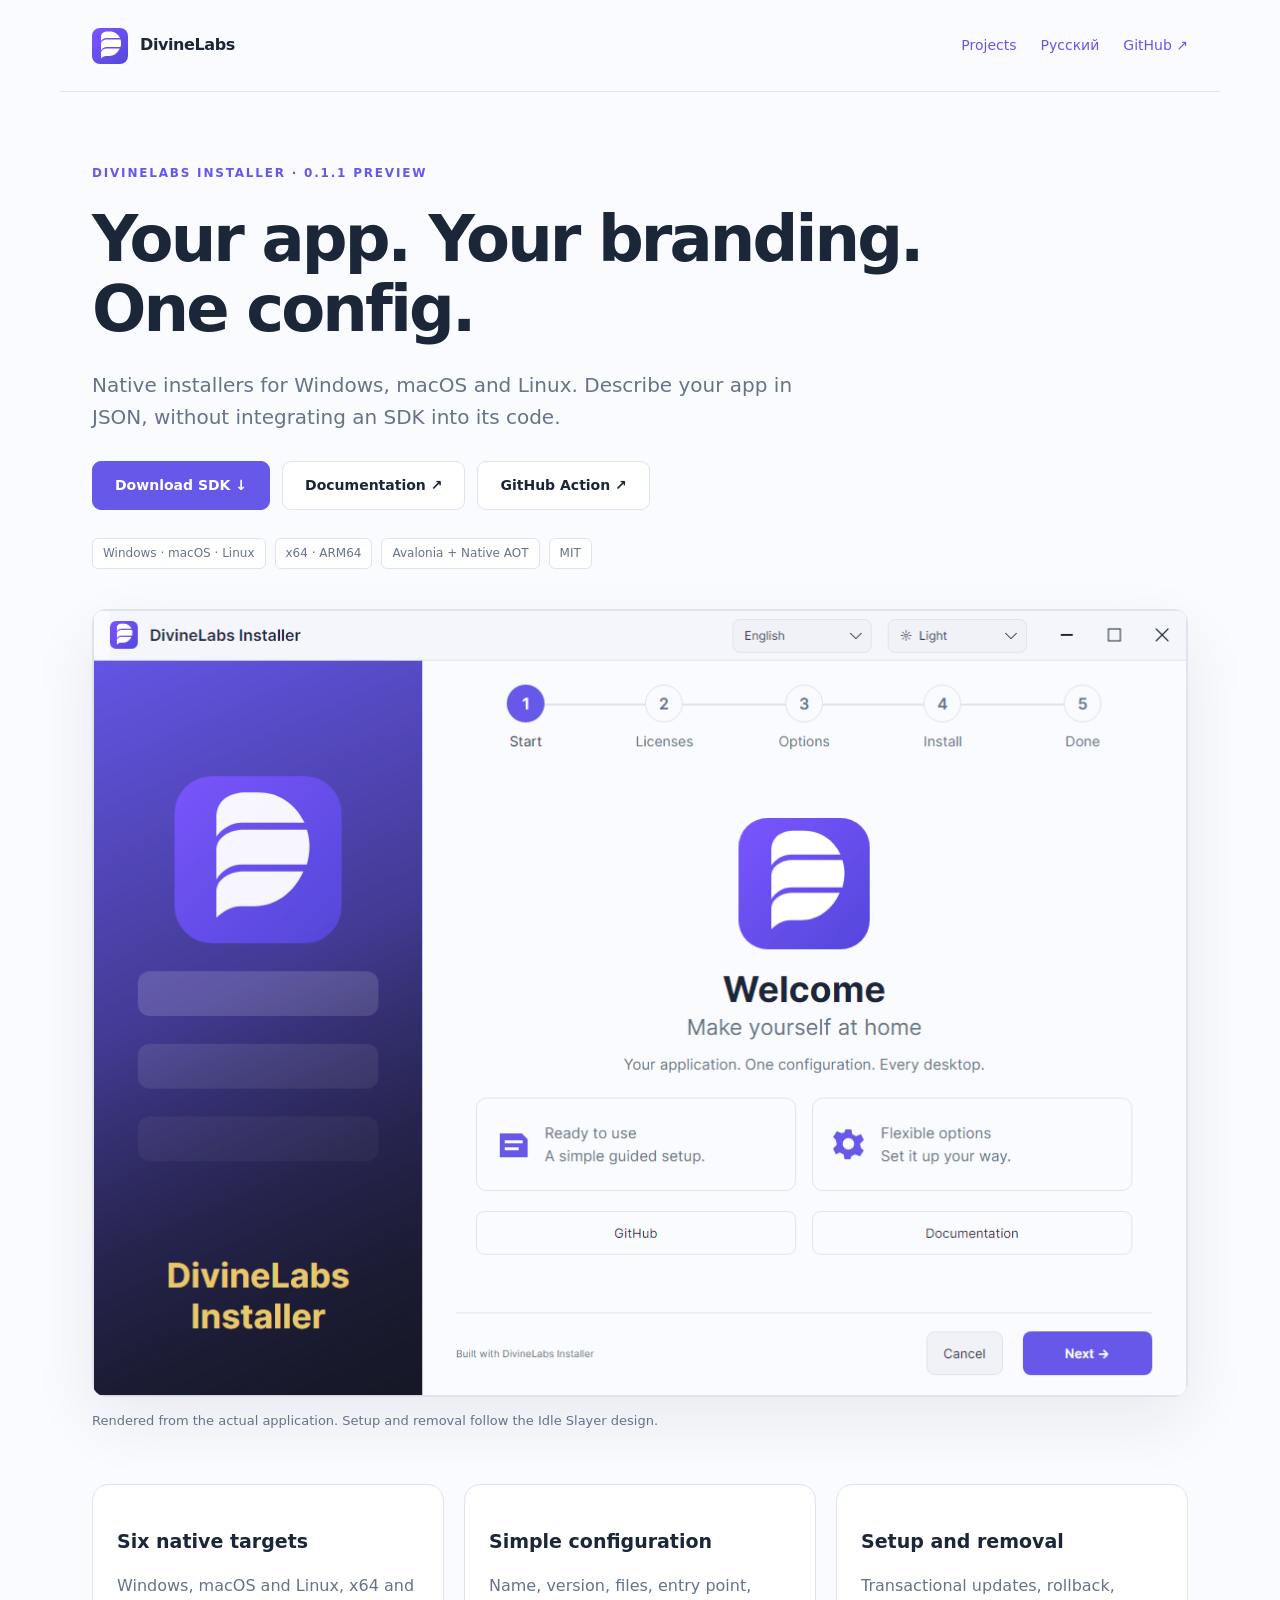
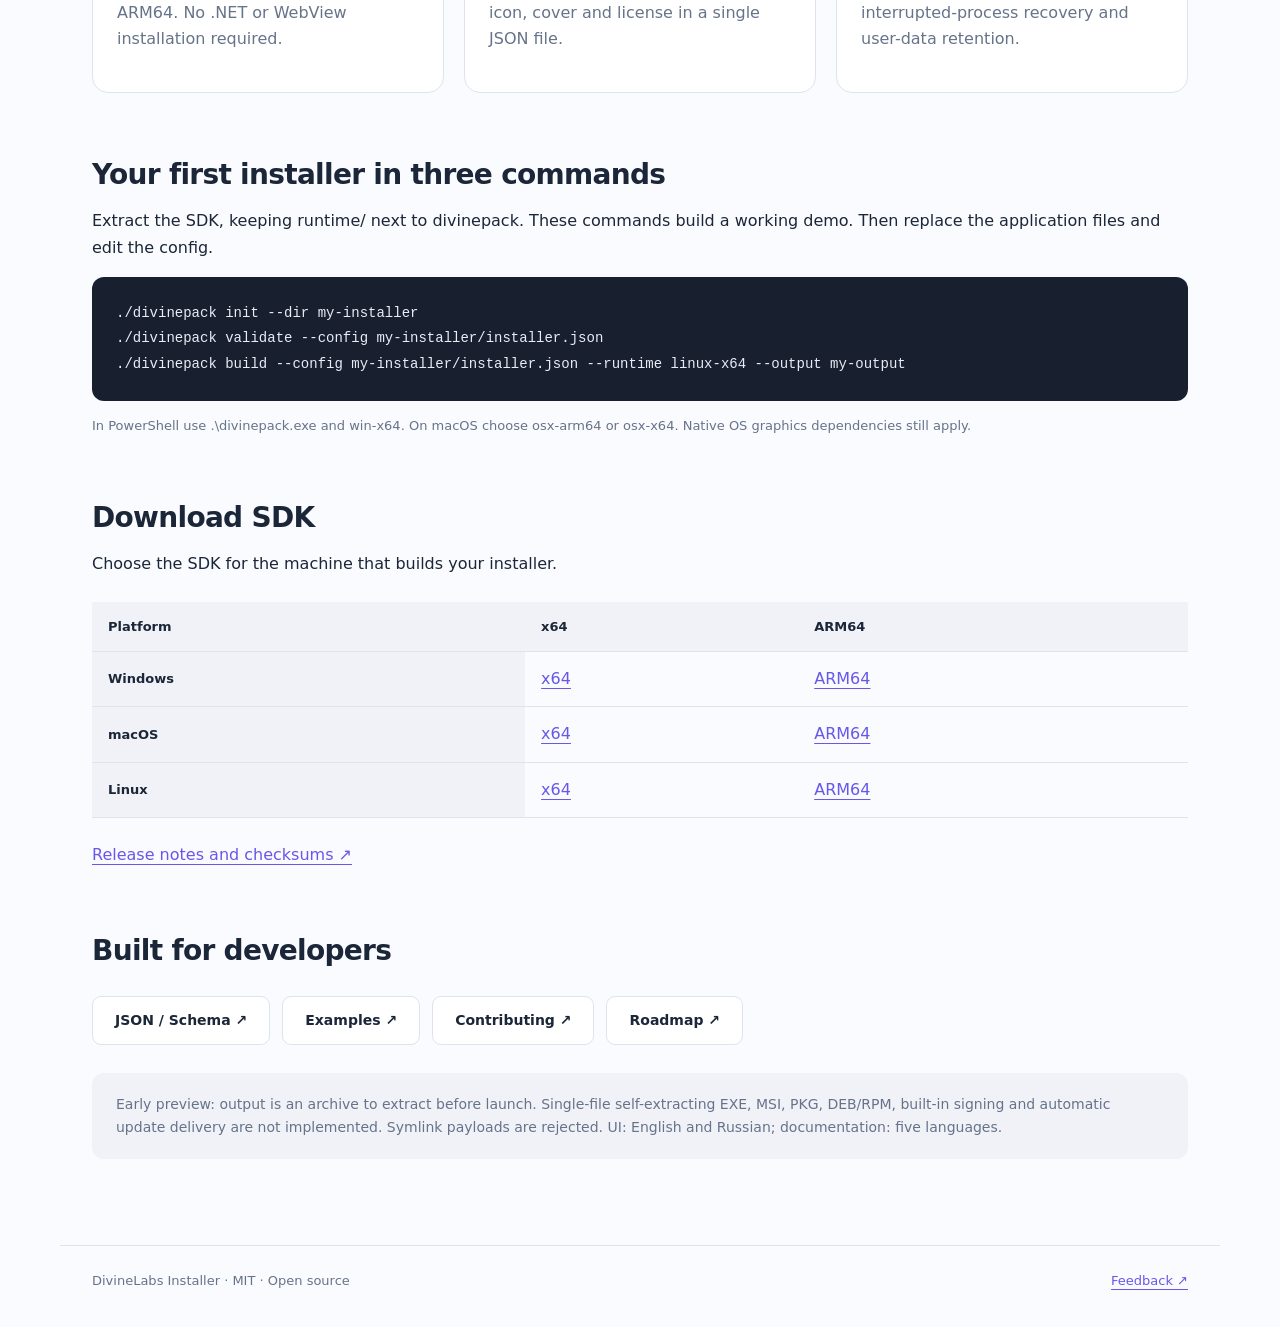
==== installer/index.html @ d0e05ebc "feat: showcase DivineLabs Installer with bilingual product pages" ====
<!doctype html>
<html lang="en"><head>
<meta charset="utf-8"><meta name="viewport" content="width=device-width, initial-scale=1">
<title>DivineLabs Installer — Your app. Your branding. One config.</title><meta name="description" content="Native installers for Windows, macOS and Linux. Describe your app in JSON, without integrating an SDK into its code.">
<link rel="canonical" href="https://thedivinelabs.github.io/installer/">
<link rel="alternate" hreflang="en" href="https://thedivinelabs.github.io/installer/">
<link rel="alternate" hreflang="ru" href="https://thedivinelabs.github.io/installer/ru/">
<meta property="og:title" content="DivineLabs Installer"><meta property="og:description" content="Native installers for Windows, macOS and Linux. Describe your app in JSON, without integrating an SDK into its code.">
<meta property="og:image" content="https://thedivinelabs.github.io/assets/installer-light.png">
<link rel="icon" href="/assets/divinelabs.svg" type="image/svg+xml"><link rel="stylesheet" href="/assets/site.css">
</head><body>
<header><a class="brand" href="/"><img src="/assets/divinelabs.svg" alt="" width="36" height="36">DivineLabs</a><nav aria-label="Navigation"><a href="/">Projects</a><a href="/installer/ru/" lang="ru">Русский</a><a href="https://github.com/TheDivineLabs/DivineLabs_Installer">GitHub ↗</a></nav></header>
<main><div class="eyebrow">DivineLabs Installer · 0.1.1 Preview</div><h1>Your app. Your branding. One config.</h1><p class="lead">Native installers for Windows, macOS and Linux. Describe your app in JSON, without integrating an SDK into its code.</p>
<div class="buttons"><a class="button primary" href="#download">Download SDK ↓</a><a class="button" href="https://github.com/TheDivineLabs/DivineLabs_Installer/blob/main/README.md">Documentation ↗</a><a class="button" href="https://github.com/TheDivineLabs/DivineLabs_Installer/blob/main/docs/github-actions.md">GitHub Action ↗</a></div>
<div class="tags"><span>Windows · macOS · Linux</span><span>x64 · ARM64</span><span>Avalonia + Native AOT</span><span>MIT</span></div>
<img class="preview" src="/assets/installer-light.png" width="1100" height="790" alt="DivineLabs Installer — actual application interface">
<p class="caption">Rendered from the actual application. Setup and removal follow the Idle Slayer design.</p>
<div class="grid3"><article class="card"><h3>Six native targets</h3><p>Windows, macOS and Linux, x64 and ARM64. No .NET or WebView installation required.</p></article><article class="card"><h3>Simple configuration</h3><p>Name, version, files, entry point, icon, cover and license in a single JSON file.</p></article><article class="card"><h3>Setup and removal</h3><p>Transactional updates, rollback, interrupted-process recovery and user-data retention.</p></article></div>
<section><h2>Your first installer in three commands</h2><p>Extract the SDK, keeping runtime/ next to divinepack. These commands build a working demo. Then replace the application files and edit the config.</p><pre><code>./divinepack init --dir my-installer
./divinepack validate --config my-installer/installer.json
./divinepack build --config my-installer/installer.json --runtime linux-x64 --output my-output</code></pre><p class="caption">In PowerShell use .\divinepack.exe and win-x64. On macOS choose osx-arm64 or osx-x64. Native OS graphics dependencies still apply.</p></section>
<section id="download"><h2>Download SDK</h2><p>Choose the SDK for the machine that builds your installer.</p><table><thead><tr><th scope="col">Platform</th><th scope="col">x64</th><th scope="col">ARM64</th></tr></thead><tbody><tr><th scope="row">Windows</th><td><a href="https://github.com/TheDivineLabs/DivineLabs_Installer/releases/download/v0.1.1/DivineLabs-Installer-win-x64.zip">x64</a></td><td><a href="https://github.com/TheDivineLabs/DivineLabs_Installer/releases/download/v0.1.1/DivineLabs-Installer-win-arm64.zip">ARM64</a></td></tr><tr><th scope="row">macOS</th><td><a href="https://github.com/TheDivineLabs/DivineLabs_Installer/releases/download/v0.1.1/DivineLabs-Installer-osx-x64.tar.gz">x64</a></td><td><a href="https://github.com/TheDivineLabs/DivineLabs_Installer/releases/download/v0.1.1/DivineLabs-Installer-osx-arm64.tar.gz">ARM64</a></td></tr><tr><th scope="row">Linux</th><td><a href="https://github.com/TheDivineLabs/DivineLabs_Installer/releases/download/v0.1.1/DivineLabs-Installer-linux-x64.tar.gz">x64</a></td><td><a href="https://github.com/TheDivineLabs/DivineLabs_Installer/releases/download/v0.1.1/DivineLabs-Installer-linux-arm64.tar.gz">ARM64</a></td></tr></tbody></table><p><a href="https://github.com/TheDivineLabs/DivineLabs_Installer/releases/tag/v0.1.1">Release notes and checksums ↗</a></p></section>
<section><h2>Built for developers</h2><div class="buttons"><a class="button" href="https://github.com/TheDivineLabs/DivineLabs_Installer/blob/main/docs/configuration.md">JSON / Schema ↗</a><a class="button" href="https://github.com/TheDivineLabs/DivineLabs_Installer/tree/main/examples">Examples ↗</a><a class="button" href="https://github.com/TheDivineLabs/DivineLabs_Installer/blob/main/CONTRIBUTING.md">Contributing ↗</a><a class="button" href="https://github.com/TheDivineLabs/DivineLabs_Installer/blob/main/docs/ROADMAP.md">Roadmap ↗</a></div><p class="note">Early preview: output is an archive to extract before launch. Single-file self-extracting EXE, MSI, PKG, DEB/RPM, built-in signing and automatic update delivery are not implemented. Symlink payloads are rejected. UI: English and Russian; documentation: five languages.</p></section>
</main><footer><span>DivineLabs Installer · MIT · Open source</span><a href="https://github.com/TheDivineLabs/DivineLabs_Installer/issues/new/choose">Feedback ↗</a></footer>
</body></html>
---- assets/site.css ----
:root{color-scheme:light;--ink:#1b2638;--muted:#667389;--accent:#6658e8;--line:#dee3ed;--paper:#fafbfe;--surface:#f0f2f8}*{box-sizing:border-box}body{margin:0;background:var(--paper);color:var(--ink);font:16px/1.65 system-ui,-apple-system,BlinkMacSystemFont,"Segoe UI",sans-serif}a{color:var(--accent);text-underline-offset:4px}a:hover{color:#4432bf}a:focus-visible{outline:3px solid var(--accent);outline-offset:5px}header,main,footer{max-width:1160px;margin:auto;padding:0 32px}header{display:flex;align-items:center;justify-content:space-between;gap:24px;min-height:92px;border-bottom:1px solid var(--line)}.brand{display:flex;align-items:center;gap:12px;text-decoration:none;color:var(--ink);font-weight:750;letter-spacing:-.4px}.brand img{width:36px;height:36px}nav{display:flex;gap:24px;flex-wrap:wrap;font-size:14px}nav a{text-decoration:none}main{padding-top:72px;padding-bottom:72px}.eyebrow{font-size:12px;letter-spacing:.15em;font-weight:750;color:var(--accent);text-transform:uppercase}h1{font-size:clamp(36px,5.2vw,64px);line-height:1.1;letter-spacing:-.045em;margin:20px 0 24px;max-width:880px}h2{font-size:28px;line-height:1.25;letter-spacing:-.025em;margin:0 0 16px}h3{font-size:19px;line-height:1.4}.lead{font-size:20px;line-height:1.6;color:var(--muted);max-width:750px}.buttons{display:flex;gap:12px;flex-wrap:wrap;margin:28px 0}.button{padding:12px 22px;border-radius:9px;border:1px solid var(--line);text-decoration:none;font-weight:650;font-size:14px;color:var(--ink);background:white}.button.primary{background:var(--accent);color:#fff;border-color:var(--accent)}.button:hover{box-shadow:0 3px 12px #1b263812}.tags{display:flex;gap:9px;flex-wrap:wrap;margin:20px 0 30px}.tags span{font-size:12px;padding:5px 10px;border:1px solid var(--line);border-radius:6px;background:white;color:var(--muted)}.cards{display:grid;grid-template-columns:repeat(2,minmax(0,1fr));gap:22px;margin:48px 0}.card{padding:30px;background:white;border:1px solid var(--line);border-radius:16px}.card p{color:var(--muted)}.card h2{margin-top:18px}.card.featured{background:#f4f2ff;border-color:#d8d2ff}.mark{width:48px;height:48px}.card .links{display:flex;gap:18px;flex-wrap:wrap;font-size:14px}.preview{display:block;width:100%;height:auto;border:1px solid var(--line);border-radius:13px;box-shadow:0 24px 64px #18204013;margin:40px 0 12px}.caption{font-size:13px;color:var(--muted);margin-bottom:52px}.grid3{display:grid;grid-template-columns:repeat(3,minmax(0,1fr));gap:20px;margin:40px 0}.grid3 .card{padding:24px}section{margin-top:64px}pre{background:#182030;color:#e8ecf7;overflow:auto;padding:24px;border-radius:12px;font:14px/1.8 ui-monospace,Consolas,monospace;max-width:100%}code{font-family:ui-monospace,Consolas,monospace}table{width:100%;border-collapse:collapse;margin:24px 0}td,th{text-align:left;padding:14px 16px;border-bottom:1px solid var(--line)}th{background:var(--surface);font-size:13px}.note{padding:20px 24px;background:var(--surface);border-radius:12px;color:var(--muted);font-size:14px}footer{border-top:1px solid var(--line);padding-top:24px;padding-bottom:36px;display:flex;justify-content:space-between;gap:20px;font-size:13px;color:var(--muted)}@media(max-width:700px){header,main,footer{padding-left:20px;padding-right:20px}header{min-height:82px;align-items:flex-start;padding-top:20px;padding-bottom:20px;gap:16px}nav{gap:12px}main{padding-top:44px}.cards,.grid3{grid-template-columns:1fr}.lead{font-size:18px}.card{padding:24px}footer{flex-direction:column}td,th{padding:12px 8px;font-size:13px}.preview{border-radius:8px}}
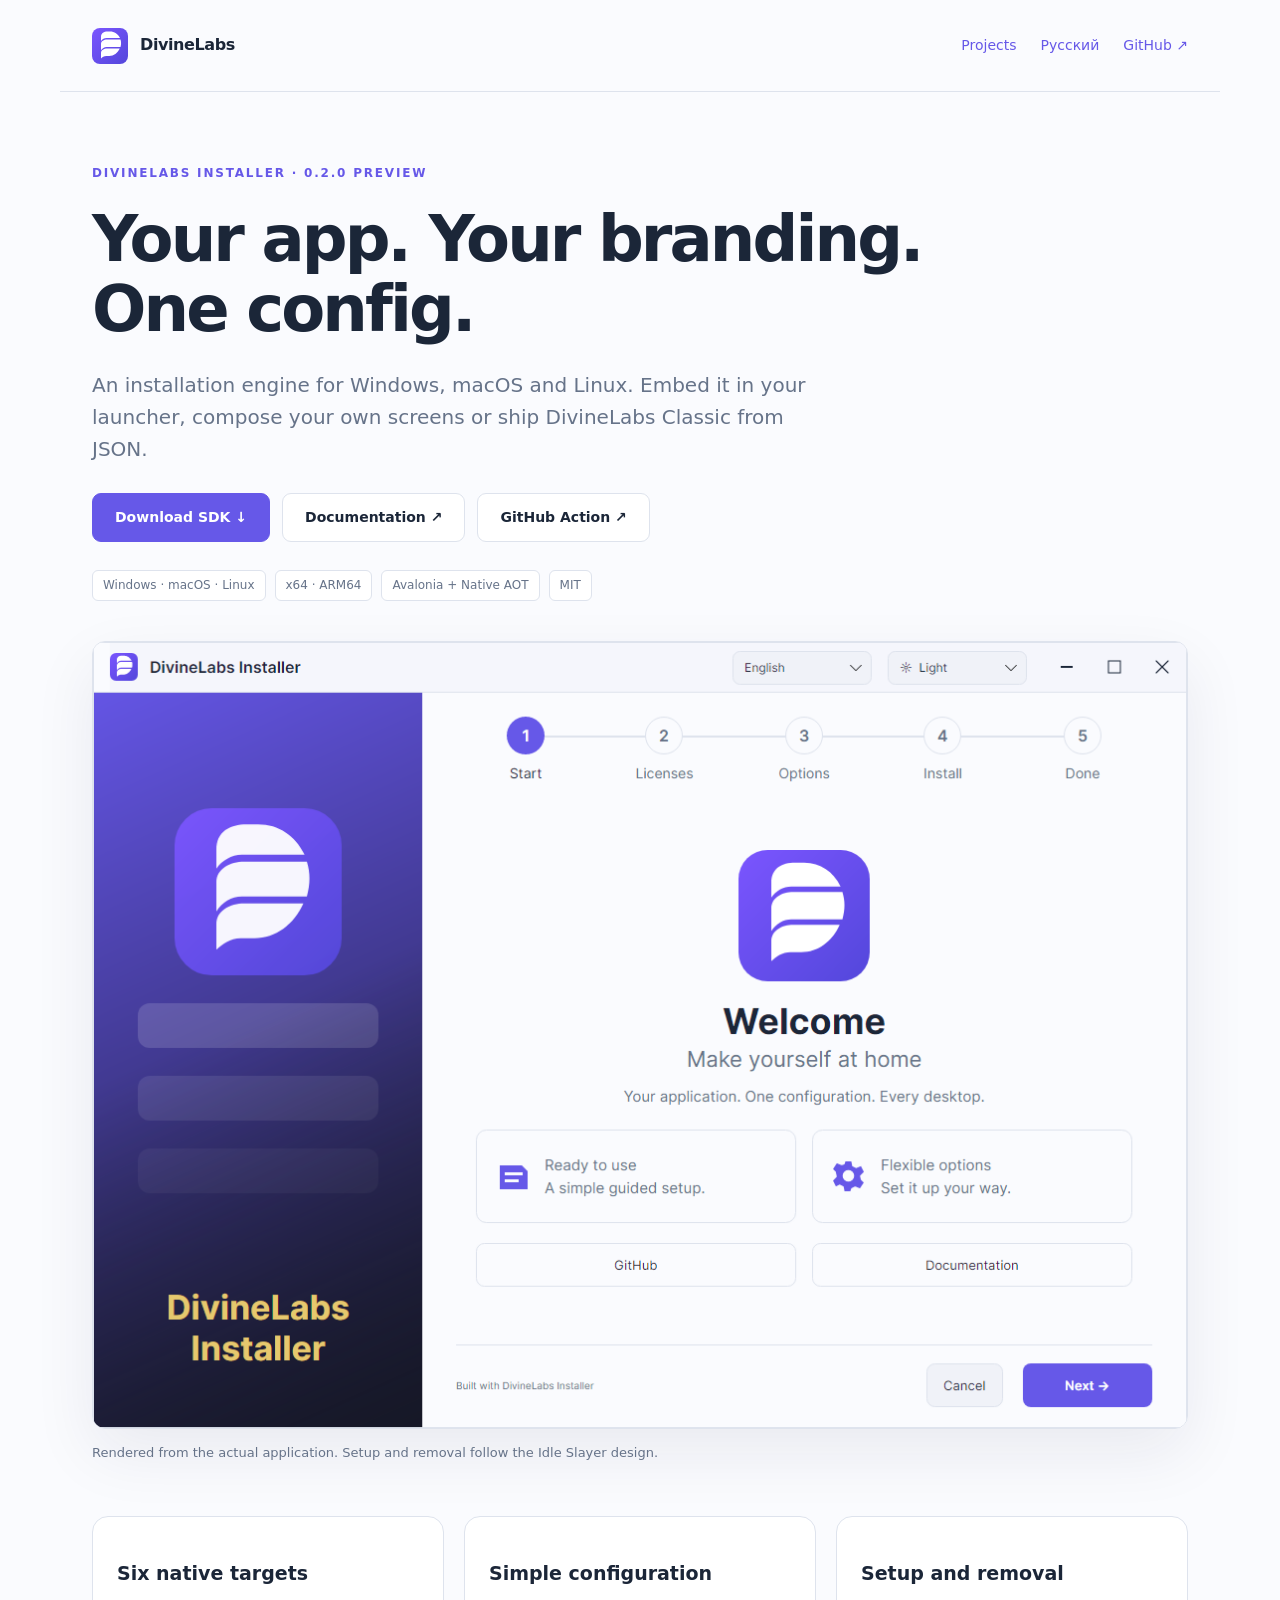
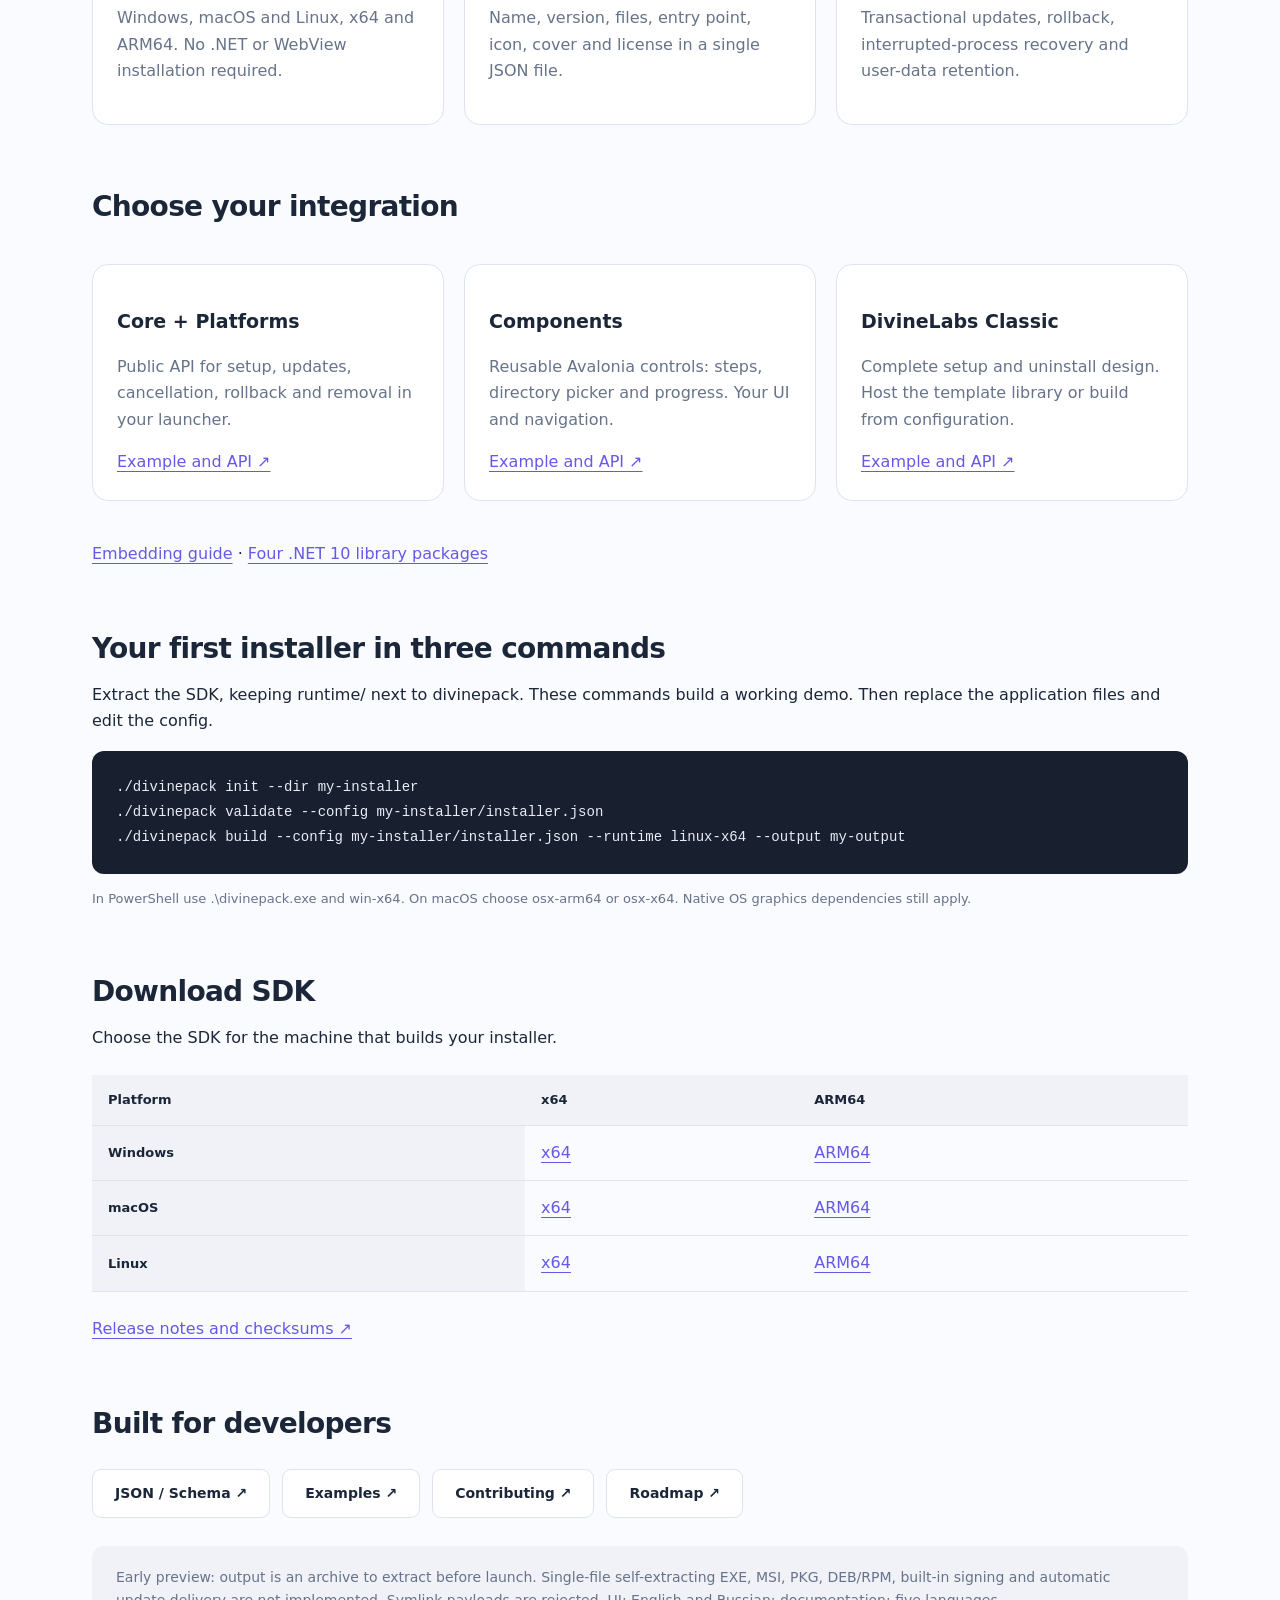
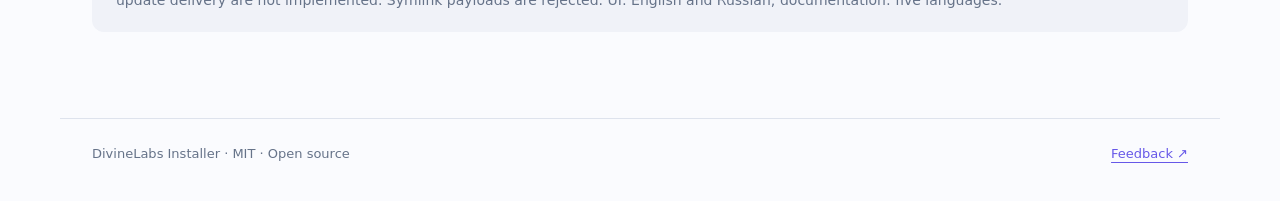
==== commit ebca4e0c: "docs: introduce engine components and Classic integration options" ====
--- a/installer/index.html
+++ b/installer/index.html
@@ -1,25 +1,26 @@
 <!doctype html>
 <html lang="en"><head>
 <meta charset="utf-8"><meta name="viewport" content="width=device-width, initial-scale=1">
-<title>DivineLabs Installer — Your app. Your branding. One config.</title><meta name="description" content="Native installers for Windows, macOS and Linux. Describe your app in JSON, without integrating an SDK into its code.">
+<title>DivineLabs Installer — Your app. Your branding. One config.</title><meta name="description" content="An installation engine for Windows, macOS and Linux. Embed it in your launcher, compose your own screens or ship DivineLabs Classic from JSON.">
 <link rel="canonical" href="https://thedivinelabs.github.io/installer/">
 <link rel="alternate" hreflang="en" href="https://thedivinelabs.github.io/installer/">
 <link rel="alternate" hreflang="ru" href="https://thedivinelabs.github.io/installer/ru/">
-<meta property="og:title" content="DivineLabs Installer"><meta property="og:description" content="Native installers for Windows, macOS and Linux. Describe your app in JSON, without integrating an SDK into its code.">
+<meta property="og:title" content="DivineLabs Installer"><meta property="og:description" content="An installation engine for Windows, macOS and Linux. Embed it in your launcher, compose your own screens or ship DivineLabs Classic from JSON.">
 <meta property="og:image" content="https://thedivinelabs.github.io/assets/installer-light.png">
 <link rel="icon" href="/assets/divinelabs.svg" type="image/svg+xml"><link rel="stylesheet" href="/assets/site.css">
 </head><body>
 <header><a class="brand" href="/"><img src="/assets/divinelabs.svg" alt="" width="36" height="36">DivineLabs</a><nav aria-label="Navigation"><a href="/">Projects</a><a href="/installer/ru/" lang="ru">Русский</a><a href="https://github.com/TheDivineLabs/DivineLabs_Installer">GitHub ↗</a></nav></header>
-<main><div class="eyebrow">DivineLabs Installer · 0.1.1 Preview</div><h1>Your app. Your branding. One config.</h1><p class="lead">Native installers for Windows, macOS and Linux. Describe your app in JSON, without integrating an SDK into its code.</p>
+<main><div class="eyebrow">DivineLabs Installer · 0.2.0 Preview</div><h1>Your app. Your branding. One config.</h1><p class="lead">An installation engine for Windows, macOS and Linux. Embed it in your launcher, compose your own screens or ship DivineLabs Classic from JSON.</p>
 <div class="buttons"><a class="button primary" href="#download">Download SDK ↓</a><a class="button" href="https://github.com/TheDivineLabs/DivineLabs_Installer/blob/main/README.md">Documentation ↗</a><a class="button" href="https://github.com/TheDivineLabs/DivineLabs_Installer/blob/main/docs/github-actions.md">GitHub Action ↗</a></div>
 <div class="tags"><span>Windows · macOS · Linux</span><span>x64 · ARM64</span><span>Avalonia + Native AOT</span><span>MIT</span></div>
 <img class="preview" src="/assets/installer-light.png" width="1100" height="790" alt="DivineLabs Installer — actual application interface">
 <p class="caption">Rendered from the actual application. Setup and removal follow the Idle Slayer design.</p>
 <div class="grid3"><article class="card"><h3>Six native targets</h3><p>Windows, macOS and Linux, x64 and ARM64. No .NET or WebView installation required.</p></article><article class="card"><h3>Simple configuration</h3><p>Name, version, files, entry point, icon, cover and license in a single JSON file.</p></article><article class="card"><h3>Setup and removal</h3><p>Transactional updates, rollback, interrupted-process recovery and user-data retention.</p></article></div>
+<section><h2>Choose your integration</h2><div class="grid3"><article class="card"><h3>Core + Platforms</h3><p>Public API for setup, updates, cancellation, rollback and removal in your launcher.</p><a href="https://github.com/TheDivineLabs/DivineLabs_Installer/blob/main/docs/api.md">Example and API ↗</a></article><article class="card"><h3>Components</h3><p>Reusable Avalonia controls: steps, directory picker and progress. Your UI and navigation.</p><a href="https://github.com/TheDivineLabs/DivineLabs_Installer/tree/main/examples/embedded-launcher/">Example and API ↗</a></article><article class="card"><h3>DivineLabs Classic</h3><p>Complete setup and uninstall design. Host the template library or build from configuration.</p><a href="https://github.com/TheDivineLabs/DivineLabs_Installer/tree/main/examples/classic-host/">Example and API ↗</a></article></div><p><a href="https://github.com/TheDivineLabs/DivineLabs_Installer/blob/main/docs/embedding.md">Embedding guide</a> · <a href="https://github.com/TheDivineLabs/DivineLabs_Installer/releases/tag/v0.2.0">Four .NET 10 library packages</a></p></section>
 <section><h2>Your first installer in three commands</h2><p>Extract the SDK, keeping runtime/ next to divinepack. These commands build a working demo. Then replace the application files and edit the config.</p><pre><code>./divinepack init --dir my-installer
 ./divinepack validate --config my-installer/installer.json
 ./divinepack build --config my-installer/installer.json --runtime linux-x64 --output my-output</code></pre><p class="caption">In PowerShell use .\divinepack.exe and win-x64. On macOS choose osx-arm64 or osx-x64. Native OS graphics dependencies still apply.</p></section>
-<section id="download"><h2>Download SDK</h2><p>Choose the SDK for the machine that builds your installer.</p><table><thead><tr><th scope="col">Platform</th><th scope="col">x64</th><th scope="col">ARM64</th></tr></thead><tbody><tr><th scope="row">Windows</th><td><a href="https://github.com/TheDivineLabs/DivineLabs_Installer/releases/download/v0.1.1/DivineLabs-Installer-win-x64.zip">x64</a></td><td><a href="https://github.com/TheDivineLabs/DivineLabs_Installer/releases/download/v0.1.1/DivineLabs-Installer-win-arm64.zip">ARM64</a></td></tr><tr><th scope="row">macOS</th><td><a href="https://github.com/TheDivineLabs/DivineLabs_Installer/releases/download/v0.1.1/DivineLabs-Installer-osx-x64.tar.gz">x64</a></td><td><a href="https://github.com/TheDivineLabs/DivineLabs_Installer/releases/download/v0.1.1/DivineLabs-Installer-osx-arm64.tar.gz">ARM64</a></td></tr><tr><th scope="row">Linux</th><td><a href="https://github.com/TheDivineLabs/DivineLabs_Installer/releases/download/v0.1.1/DivineLabs-Installer-linux-x64.tar.gz">x64</a></td><td><a href="https://github.com/TheDivineLabs/DivineLabs_Installer/releases/download/v0.1.1/DivineLabs-Installer-linux-arm64.tar.gz">ARM64</a></td></tr></tbody></table><p><a href="https://github.com/TheDivineLabs/DivineLabs_Installer/releases/tag/v0.1.1">Release notes and checksums ↗</a></p></section>
+<section id="download"><h2>Download SDK</h2><p>Choose the SDK for the machine that builds your installer.</p><table><thead><tr><th scope="col">Platform</th><th scope="col">x64</th><th scope="col">ARM64</th></tr></thead><tbody><tr><th scope="row">Windows</th><td><a href="https://github.com/TheDivineLabs/DivineLabs_Installer/releases/download/v0.2.0/DivineLabs-Installer-win-x64.zip">x64</a></td><td><a href="https://github.com/TheDivineLabs/DivineLabs_Installer/releases/download/v0.2.0/DivineLabs-Installer-win-arm64.zip">ARM64</a></td></tr><tr><th scope="row">macOS</th><td><a href="https://github.com/TheDivineLabs/DivineLabs_Installer/releases/download/v0.2.0/DivineLabs-Installer-osx-x64.tar.gz">x64</a></td><td><a href="https://github.com/TheDivineLabs/DivineLabs_Installer/releases/download/v0.2.0/DivineLabs-Installer-osx-arm64.tar.gz">ARM64</a></td></tr><tr><th scope="row">Linux</th><td><a href="https://github.com/TheDivineLabs/DivineLabs_Installer/releases/download/v0.2.0/DivineLabs-Installer-linux-x64.tar.gz">x64</a></td><td><a href="https://github.com/TheDivineLabs/DivineLabs_Installer/releases/download/v0.2.0/DivineLabs-Installer-linux-arm64.tar.gz">ARM64</a></td></tr></tbody></table><p><a href="https://github.com/TheDivineLabs/DivineLabs_Installer/releases/tag/v0.2.0">Release notes and checksums ↗</a></p></section>
 <section><h2>Built for developers</h2><div class="buttons"><a class="button" href="https://github.com/TheDivineLabs/DivineLabs_Installer/blob/main/docs/configuration.md">JSON / Schema ↗</a><a class="button" href="https://github.com/TheDivineLabs/DivineLabs_Installer/tree/main/examples">Examples ↗</a><a class="button" href="https://github.com/TheDivineLabs/DivineLabs_Installer/blob/main/CONTRIBUTING.md">Contributing ↗</a><a class="button" href="https://github.com/TheDivineLabs/DivineLabs_Installer/blob/main/docs/ROADMAP.md">Roadmap ↗</a></div><p class="note">Early preview: output is an archive to extract before launch. Single-file self-extracting EXE, MSI, PKG, DEB/RPM, built-in signing and automatic update delivery are not implemented. Symlink payloads are rejected. UI: English and Russian; documentation: five languages.</p></section>
 </main><footer><span>DivineLabs Installer · MIT · Open source</span><a href="https://github.com/TheDivineLabs/DivineLabs_Installer/issues/new/choose">Feedback ↗</a></footer>
 </body></html>
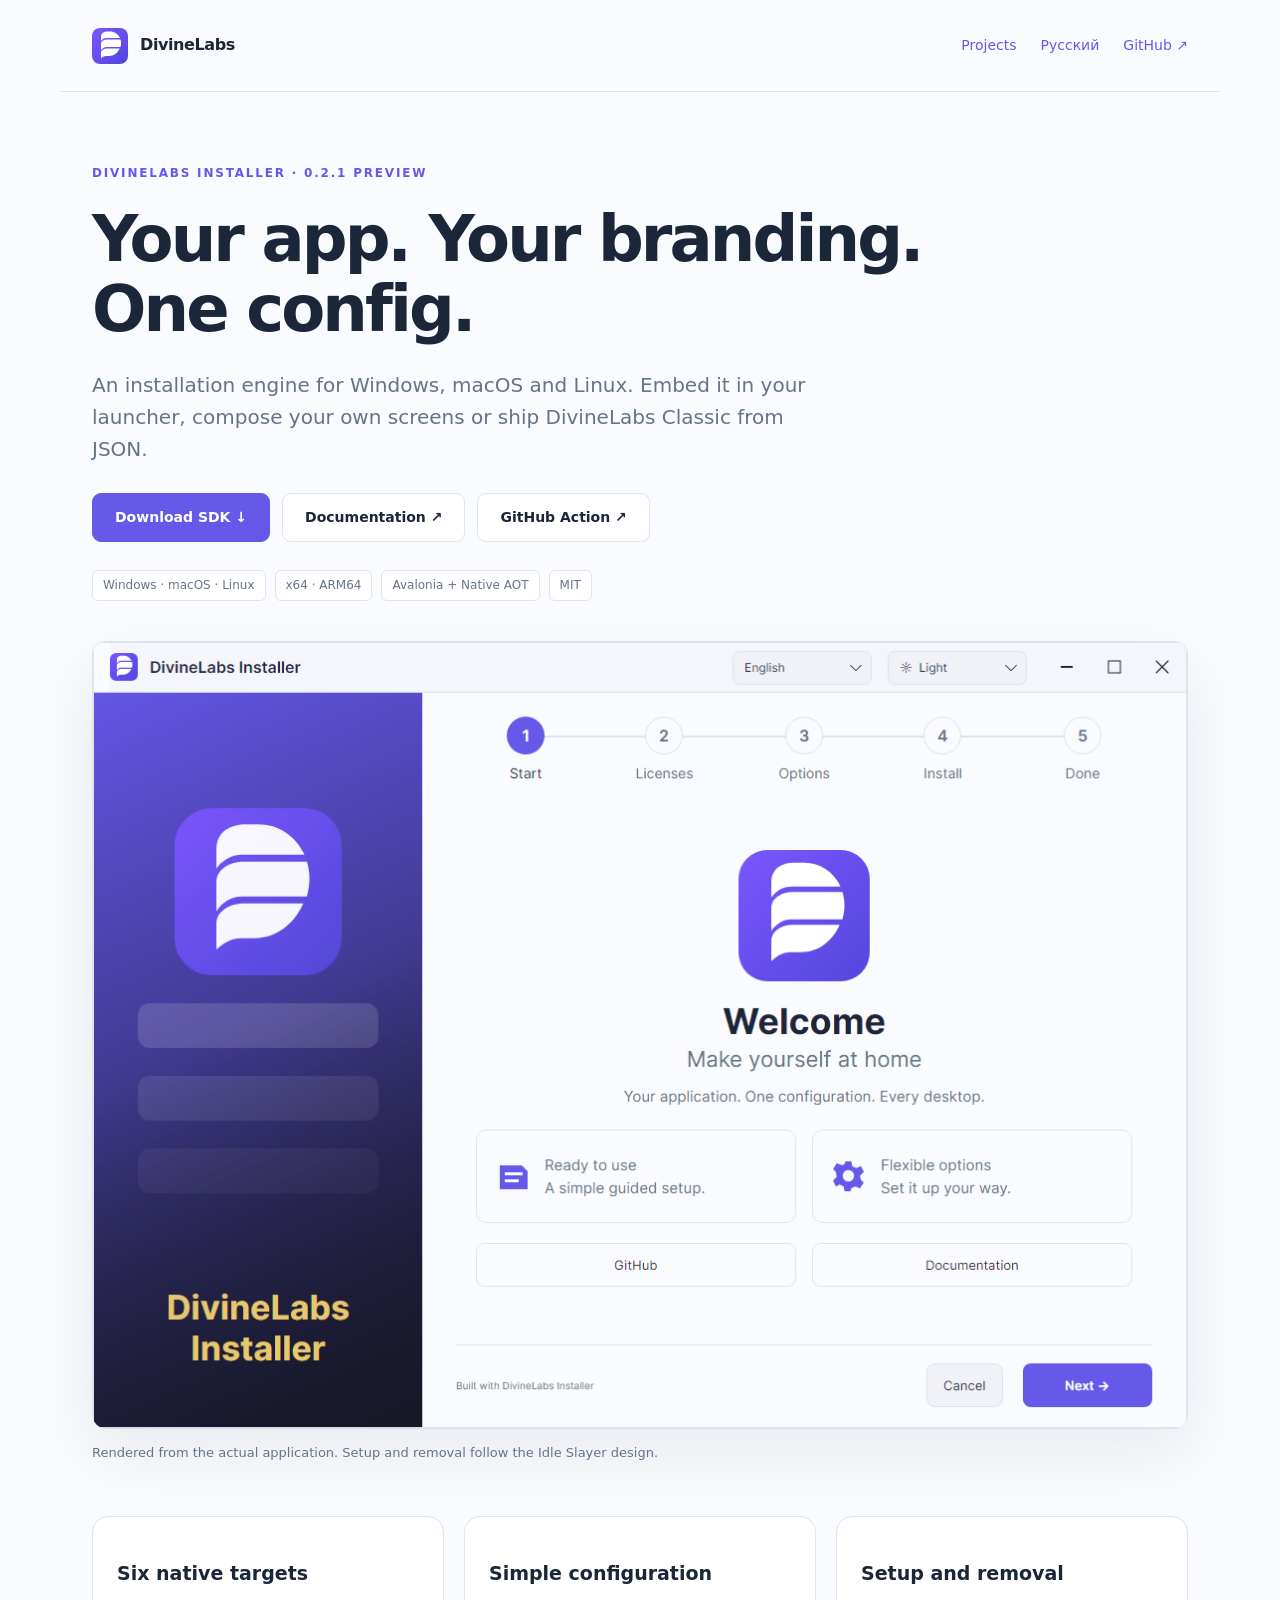
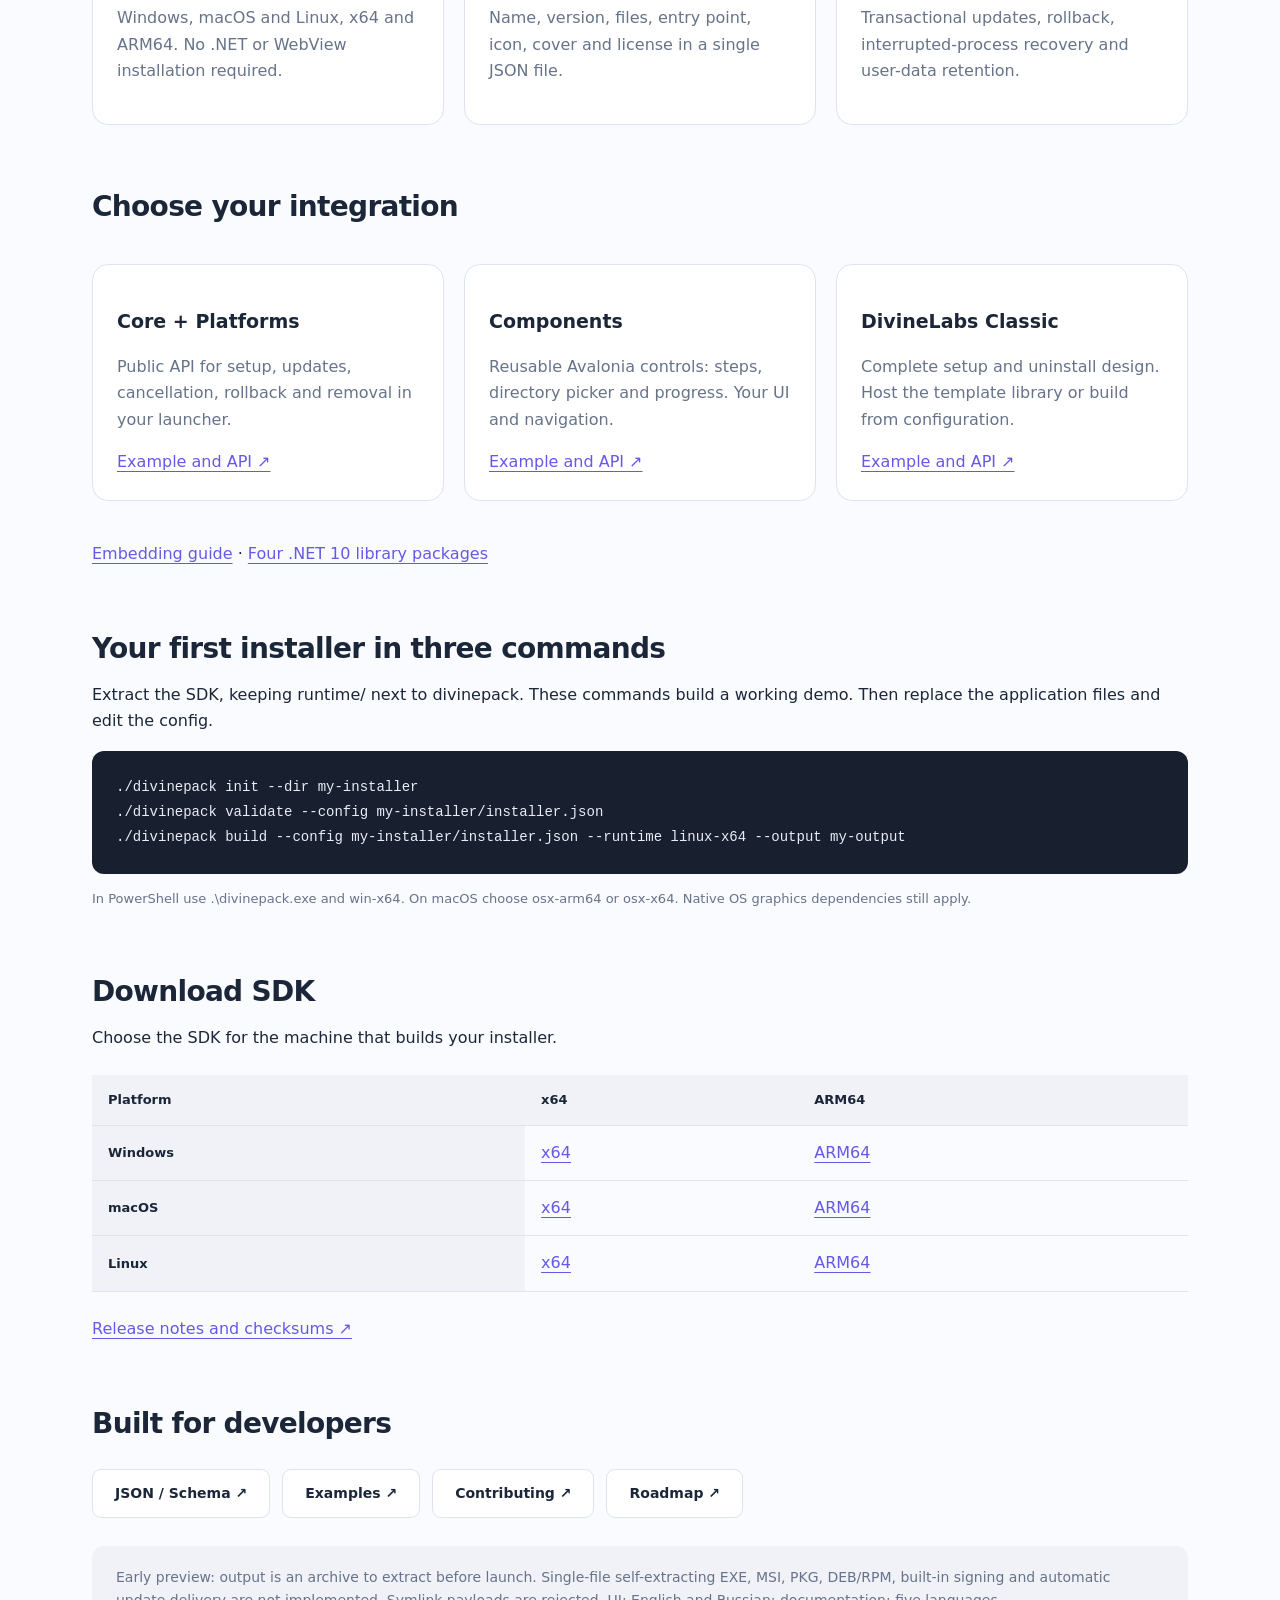
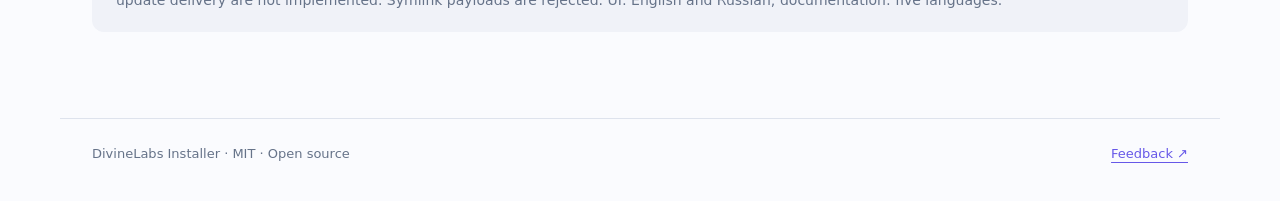
==== commit 7450467a: "docs: point Installer downloads to the config-defaults patch release" ====
--- a/installer/index.html
+++ b/installer/index.html
@@ -10,17 +10,17 @@
 <link rel="icon" href="/assets/divinelabs.svg" type="image/svg+xml"><link rel="stylesheet" href="/assets/site.css">
 </head><body>
 <header><a class="brand" href="/"><img src="/assets/divinelabs.svg" alt="" width="36" height="36">DivineLabs</a><nav aria-label="Navigation"><a href="/">Projects</a><a href="/installer/ru/" lang="ru">Русский</a><a href="https://github.com/TheDivineLabs/DivineLabs_Installer">GitHub ↗</a></nav></header>
-<main><div class="eyebrow">DivineLabs Installer · 0.2.0 Preview</div><h1>Your app. Your branding. One config.</h1><p class="lead">An installation engine for Windows, macOS and Linux. Embed it in your launcher, compose your own screens or ship DivineLabs Classic from JSON.</p>
+<main><div class="eyebrow">DivineLabs Installer · 0.2.1 Preview</div><h1>Your app. Your branding. One config.</h1><p class="lead">An installation engine for Windows, macOS and Linux. Embed it in your launcher, compose your own screens or ship DivineLabs Classic from JSON.</p>
 <div class="buttons"><a class="button primary" href="#download">Download SDK ↓</a><a class="button" href="https://github.com/TheDivineLabs/DivineLabs_Installer/blob/main/README.md">Documentation ↗</a><a class="button" href="https://github.com/TheDivineLabs/DivineLabs_Installer/blob/main/docs/github-actions.md">GitHub Action ↗</a></div>
 <div class="tags"><span>Windows · macOS · Linux</span><span>x64 · ARM64</span><span>Avalonia + Native AOT</span><span>MIT</span></div>
 <img class="preview" src="/assets/installer-light.png" width="1100" height="790" alt="DivineLabs Installer — actual application interface">
 <p class="caption">Rendered from the actual application. Setup and removal follow the Idle Slayer design.</p>
 <div class="grid3"><article class="card"><h3>Six native targets</h3><p>Windows, macOS and Linux, x64 and ARM64. No .NET or WebView installation required.</p></article><article class="card"><h3>Simple configuration</h3><p>Name, version, files, entry point, icon, cover and license in a single JSON file.</p></article><article class="card"><h3>Setup and removal</h3><p>Transactional updates, rollback, interrupted-process recovery and user-data retention.</p></article></div>
-<section><h2>Choose your integration</h2><div class="grid3"><article class="card"><h3>Core + Platforms</h3><p>Public API for setup, updates, cancellation, rollback and removal in your launcher.</p><a href="https://github.com/TheDivineLabs/DivineLabs_Installer/blob/main/docs/api.md">Example and API ↗</a></article><article class="card"><h3>Components</h3><p>Reusable Avalonia controls: steps, directory picker and progress. Your UI and navigation.</p><a href="https://github.com/TheDivineLabs/DivineLabs_Installer/tree/main/examples/embedded-launcher/">Example and API ↗</a></article><article class="card"><h3>DivineLabs Classic</h3><p>Complete setup and uninstall design. Host the template library or build from configuration.</p><a href="https://github.com/TheDivineLabs/DivineLabs_Installer/tree/main/examples/classic-host/">Example and API ↗</a></article></div><p><a href="https://github.com/TheDivineLabs/DivineLabs_Installer/blob/main/docs/embedding.md">Embedding guide</a> · <a href="https://github.com/TheDivineLabs/DivineLabs_Installer/releases/tag/v0.2.0">Four .NET 10 library packages</a></p></section>
+<section><h2>Choose your integration</h2><div class="grid3"><article class="card"><h3>Core + Platforms</h3><p>Public API for setup, updates, cancellation, rollback and removal in your launcher.</p><a href="https://github.com/TheDivineLabs/DivineLabs_Installer/blob/main/docs/api.md">Example and API ↗</a></article><article class="card"><h3>Components</h3><p>Reusable Avalonia controls: steps, directory picker and progress. Your UI and navigation.</p><a href="https://github.com/TheDivineLabs/DivineLabs_Installer/tree/main/examples/embedded-launcher/">Example and API ↗</a></article><article class="card"><h3>DivineLabs Classic</h3><p>Complete setup and uninstall design. Host the template library or build from configuration.</p><a href="https://github.com/TheDivineLabs/DivineLabs_Installer/tree/main/examples/classic-host/">Example and API ↗</a></article></div><p><a href="https://github.com/TheDivineLabs/DivineLabs_Installer/blob/main/docs/embedding.md">Embedding guide</a> · <a href="https://github.com/TheDivineLabs/DivineLabs_Installer/releases/tag/v0.2.1">Four .NET 10 library packages</a></p></section>
 <section><h2>Your first installer in three commands</h2><p>Extract the SDK, keeping runtime/ next to divinepack. These commands build a working demo. Then replace the application files and edit the config.</p><pre><code>./divinepack init --dir my-installer
 ./divinepack validate --config my-installer/installer.json
 ./divinepack build --config my-installer/installer.json --runtime linux-x64 --output my-output</code></pre><p class="caption">In PowerShell use .\divinepack.exe and win-x64. On macOS choose osx-arm64 or osx-x64. Native OS graphics dependencies still apply.</p></section>
-<section id="download"><h2>Download SDK</h2><p>Choose the SDK for the machine that builds your installer.</p><table><thead><tr><th scope="col">Platform</th><th scope="col">x64</th><th scope="col">ARM64</th></tr></thead><tbody><tr><th scope="row">Windows</th><td><a href="https://github.com/TheDivineLabs/DivineLabs_Installer/releases/download/v0.2.0/DivineLabs-Installer-win-x64.zip">x64</a></td><td><a href="https://github.com/TheDivineLabs/DivineLabs_Installer/releases/download/v0.2.0/DivineLabs-Installer-win-arm64.zip">ARM64</a></td></tr><tr><th scope="row">macOS</th><td><a href="https://github.com/TheDivineLabs/DivineLabs_Installer/releases/download/v0.2.0/DivineLabs-Installer-osx-x64.tar.gz">x64</a></td><td><a href="https://github.com/TheDivineLabs/DivineLabs_Installer/releases/download/v0.2.0/DivineLabs-Installer-osx-arm64.tar.gz">ARM64</a></td></tr><tr><th scope="row">Linux</th><td><a href="https://github.com/TheDivineLabs/DivineLabs_Installer/releases/download/v0.2.0/DivineLabs-Installer-linux-x64.tar.gz">x64</a></td><td><a href="https://github.com/TheDivineLabs/DivineLabs_Installer/releases/download/v0.2.0/DivineLabs-Installer-linux-arm64.tar.gz">ARM64</a></td></tr></tbody></table><p><a href="https://github.com/TheDivineLabs/DivineLabs_Installer/releases/tag/v0.2.0">Release notes and checksums ↗</a></p></section>
+<section id="download"><h2>Download SDK</h2><p>Choose the SDK for the machine that builds your installer.</p><table><thead><tr><th scope="col">Platform</th><th scope="col">x64</th><th scope="col">ARM64</th></tr></thead><tbody><tr><th scope="row">Windows</th><td><a href="https://github.com/TheDivineLabs/DivineLabs_Installer/releases/download/v0.2.1/DivineLabs-Installer-win-x64.zip">x64</a></td><td><a href="https://github.com/TheDivineLabs/DivineLabs_Installer/releases/download/v0.2.1/DivineLabs-Installer-win-arm64.zip">ARM64</a></td></tr><tr><th scope="row">macOS</th><td><a href="https://github.com/TheDivineLabs/DivineLabs_Installer/releases/download/v0.2.1/DivineLabs-Installer-osx-x64.tar.gz">x64</a></td><td><a href="https://github.com/TheDivineLabs/DivineLabs_Installer/releases/download/v0.2.1/DivineLabs-Installer-osx-arm64.tar.gz">ARM64</a></td></tr><tr><th scope="row">Linux</th><td><a href="https://github.com/TheDivineLabs/DivineLabs_Installer/releases/download/v0.2.1/DivineLabs-Installer-linux-x64.tar.gz">x64</a></td><td><a href="https://github.com/TheDivineLabs/DivineLabs_Installer/releases/download/v0.2.1/DivineLabs-Installer-linux-arm64.tar.gz">ARM64</a></td></tr></tbody></table><p><a href="https://github.com/TheDivineLabs/DivineLabs_Installer/releases/tag/v0.2.1">Release notes and checksums ↗</a></p></section>
 <section><h2>Built for developers</h2><div class="buttons"><a class="button" href="https://github.com/TheDivineLabs/DivineLabs_Installer/blob/main/docs/configuration.md">JSON / Schema ↗</a><a class="button" href="https://github.com/TheDivineLabs/DivineLabs_Installer/tree/main/examples">Examples ↗</a><a class="button" href="https://github.com/TheDivineLabs/DivineLabs_Installer/blob/main/CONTRIBUTING.md">Contributing ↗</a><a class="button" href="https://github.com/TheDivineLabs/DivineLabs_Installer/blob/main/docs/ROADMAP.md">Roadmap ↗</a></div><p class="note">Early preview: output is an archive to extract before launch. Single-file self-extracting EXE, MSI, PKG, DEB/RPM, built-in signing and automatic update delivery are not implemented. Symlink payloads are rejected. UI: English and Russian; documentation: five languages.</p></section>
 </main><footer><span>DivineLabs Installer · MIT · Open source</span><a href="https://github.com/TheDivineLabs/DivineLabs_Installer/issues/new/choose">Feedback ↗</a></footer>
 </body></html>
